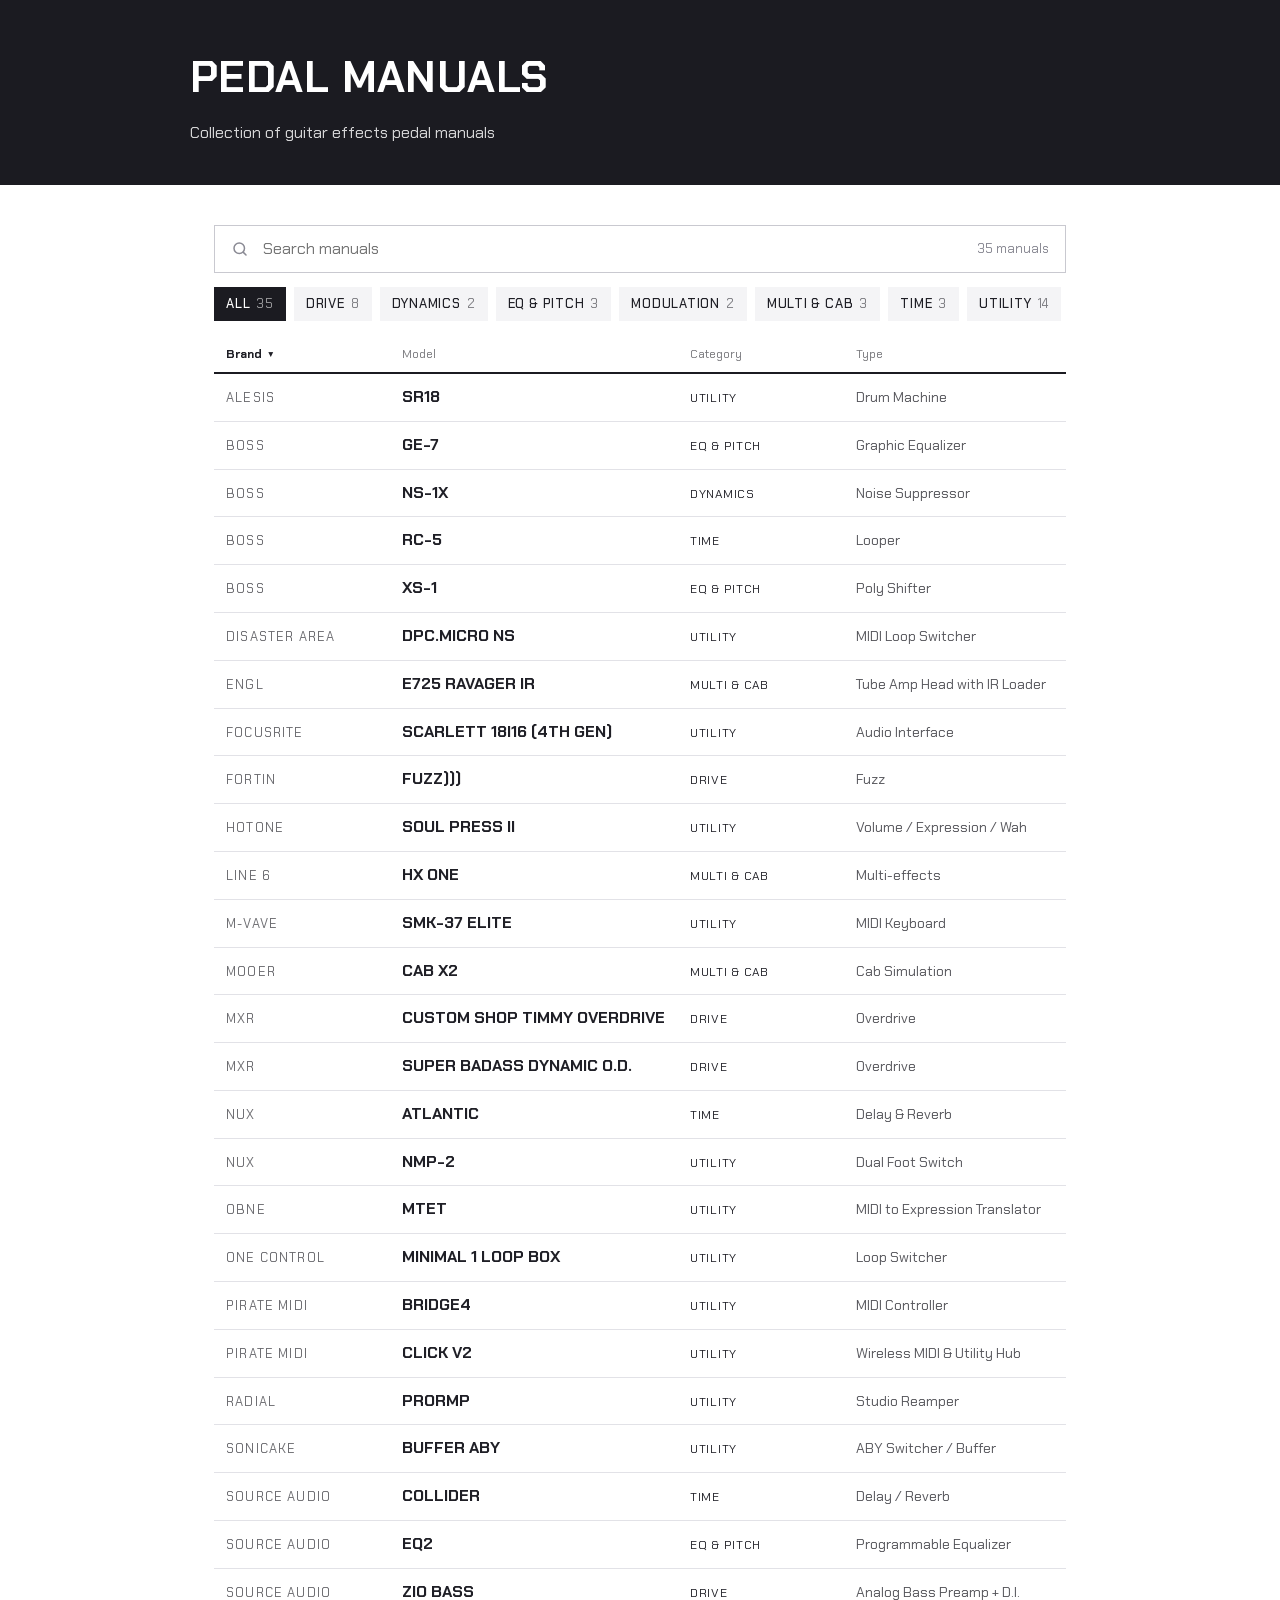
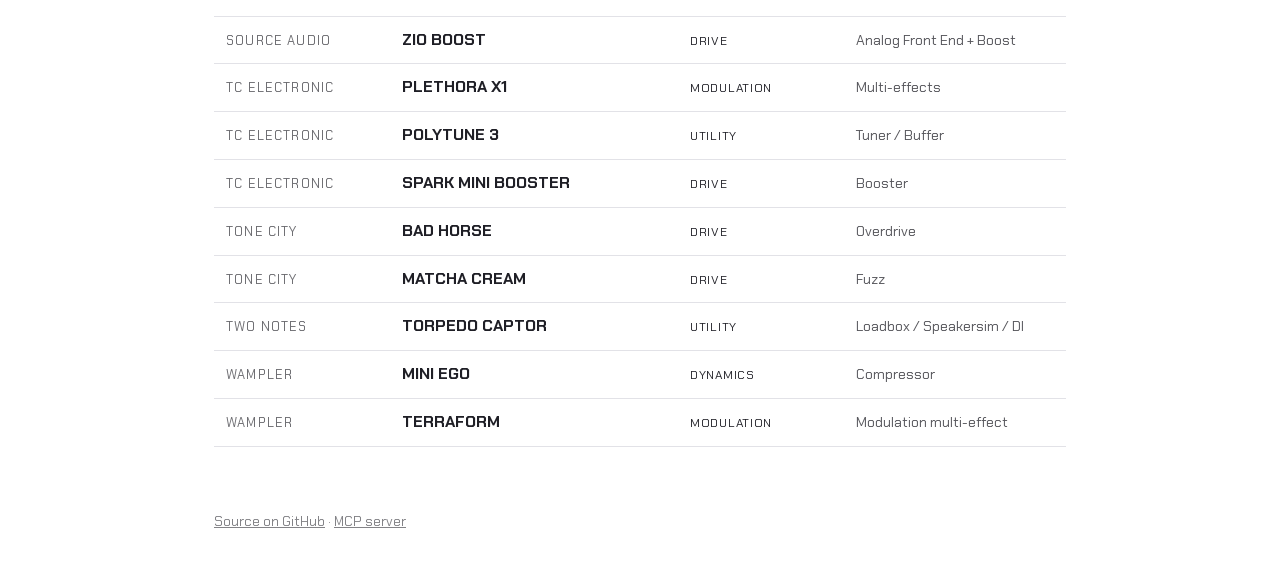
==== index.html @ 5c6d1b3e "add Sonicake Buffer ABY" ====
<!DOCTYPE html>
<html lang="en">
  <head>
    <meta charset="UTF-8" />
    <meta name="viewport" content="width=device-width, initial-scale=1.0" />
    <title>Pedal Manuals</title>
    <link rel="icon" href="favicon.svg" type="image/svg+xml" />
    <link rel="preconnect" href="https://fonts.googleapis.com" />
    <link rel="preconnect" href="https://fonts.gstatic.com" crossorigin />
    <link
      rel="stylesheet"
      href="https://fonts.googleapis.com/css2?family=Chakra+Petch:wght@400;500;700&display=swap"
    />
    <style>
      :root {
        --ink: #1f1f26;
        --charcoal: #1b1b21;
        --paper: #f4f4f6;
        --rule: #e2e2e7;
      }
      * {
        box-sizing: border-box;
      }
      [hidden] {
        display: none !important;
      }
      body {
        margin: 0;
        color: var(--ink);
        background: #fff;
        font-family: "Chakra Petch", system-ui, sans-serif;
        line-height: 1.55;
      }
      header {
        background: var(--charcoal);
        color: #fff;
        padding: 2.75rem 1.5rem 2.5rem;
      }
      .wrap {
        max-width: 900px;
        margin: 0 auto;
      }
      h1 {
        font-weight: 700;
        text-transform: uppercase;
        letter-spacing: 0.01em;
        font-size: clamp(1.7rem, 4vw, 2.7rem);
        margin: 0;
      }
      header p {
        margin: 0.6rem 0 0;
        opacity: 0.82;
        font-size: 1rem;
      }
      main {
        padding: 2.5rem 1.5rem 4rem;
      }
      .tools {
        display: flex;
        flex-direction: column;
        gap: 0.875rem;
        margin-bottom: 1.5rem;
      }
      .search {
        display: flex;
        align-items: center;
        gap: 0.75rem;
        height: 3rem;
        padding: 0 1rem;
        border: 1px solid #c9c9d0;
        color: #8a8a94;
      }
      .search:focus-within {
        border-color: var(--charcoal);
      }
      .search input {
        flex: 1;
        min-width: 0;
        border: 0;
        outline: 0;
        background: none;
        color: var(--ink);
        font: inherit;
        font-size: 1rem;
        -webkit-appearance: none;
        appearance: none;
      }
      #count {
        font-size: 0.8125rem;
        white-space: nowrap;
      }
      .chips {
        display: flex;
        flex-wrap: wrap;
        gap: 0.5rem;
      }
      .chips button {
        display: flex;
        align-items: center;
        gap: 0.375rem;
        height: 2.125rem;
        padding: 0 0.75rem;
        border: 0;
        background: var(--paper);
        color: var(--ink);
        font: inherit;
        font-size: 0.8125rem;
        font-weight: 500;
        text-transform: uppercase;
        letter-spacing: 0.06em;
        cursor: pointer;
      }
      .chips button span {
        font-weight: 400;
        opacity: 0.55;
      }
      .chips button[aria-pressed="true"] {
        background: var(--charcoal);
        color: #fff;
      }
      .head,
      .pedals a {
        display: grid;
        grid-template-columns: 10rem 17rem 9.375rem minmax(0, 1fr);
        gap: 1rem;
        padding: 0.6875rem 0.75rem;
      }
      .head {
        padding-top: 0;
        padding-bottom: 0.5rem;
        border-bottom: 2px solid var(--charcoal);
        font-size: 0.75rem;
        text-transform: uppercase;
        letter-spacing: 0.09em;
      }
      .head button {
        background: none;
        border: none;
        padding: 0;
        font: inherit;
        color: inherit;
        cursor: pointer;
        text-align: left;
        opacity: 0.6;
        display: flex;
        align-items: center;
        gap: 0.375rem;
      }
      .head button:hover,
      .head button:focus-visible {
        opacity: 1;
      }
      .head button[data-dir] {
        opacity: 1;
        font-weight: 700;
      }
      .head button[data-dir="asc"]::after {
        content: "▼";
        font-size: 0.7em;
      }
      .head button[data-dir="desc"]::after {
        content: "▲";
        font-size: 0.7em;
      }
      ul.pedals {
        list-style: none;
        margin: 0;
        padding: 0;
      }
      .pedals a {
        align-items: baseline;
        color: inherit;
        text-decoration: none;
        border-bottom: 1px solid var(--rule);
      }
      .pedals a:hover,
      .pedals a:focus-visible {
        background: var(--paper);
      }
      .brand {
        font-size: 0.8125rem;
        text-transform: uppercase;
        letter-spacing: 0.09em;
        opacity: 0.65;
      }
      .model {
        font-weight: 700;
        text-transform: uppercase;
        font-size: 1rem;
        white-space: nowrap;
      }
      .type {
        font-size: 0.75rem;
        text-transform: uppercase;
        letter-spacing: 0.06em;
      }
      .note {
        font-size: 0.875rem;
        opacity: 0.75;
      }
      .empty {
        margin: 0;
        padding: 1.5rem 0.75rem;
        opacity: 0.6;
      }
      .hits {
        margin-top: 2.5rem;
      }
      .hits h2 {
        margin: 0;
        padding: 0 0.75rem 0.5rem;
        border-bottom: 2px solid var(--charcoal);
        font-size: 0.75rem;
        font-weight: 400;
        text-transform: uppercase;
        letter-spacing: 0.09em;
      }
      .hits ol,
      .hits ul {
        list-style: none;
        margin: 0;
        padding: 0;
      }
      .hits ol > li {
        padding: 0.875rem 0.75rem;
        border-bottom: 1px solid var(--rule);
      }
      .hits a {
        color: inherit;
      }
      .hit-title {
        font-weight: 700;
        text-transform: uppercase;
        text-decoration: none;
      }
      .hits ul li {
        margin-top: 0.5rem;
      }
      .hits ul a {
        font-size: 0.875rem;
        font-weight: 500;
      }
      .hits p {
        margin: 0.125rem 0 0;
        font-size: 0.8125rem;
        opacity: 0.75;
      }
      .hits mark {
        background: var(--rule);
        color: inherit;
      }
      @media (max-width: 640px) {
        .head {
          display: none;
        }
        .pedals a {
          display: flex;
          flex-wrap: wrap;
          align-items: baseline;
          gap: 0.125rem 0.5rem;
          padding: 0.75rem 0.25rem;
        }
        .brand {
          order: 1;
        }
        .type {
          order: 2;
          padding: 0.1875rem 0.4375rem;
          background: var(--paper);
          opacity: 1;
        }
        .model,
        .note {
          order: 3;
          flex-basis: 100%;
          white-space: normal;
        }
        .note {
          order: 4;
        }
      }
      footer {
        max-width: 900px;
        margin: 0 auto;
        padding: 0 1.5rem 3rem;
        font-size: 0.85rem;
        opacity: 0.55;
      }
      footer a {
        color: inherit;
      }
    </style>
  </head>
  <body>
    <header>
      <div class="wrap">
        <h1>Pedal Manuals</h1>
        <p>Collection of guitar effects pedal manuals</p>
      </div>
    </header>
    <main class="wrap">
      <div class="tools" id="tools" hidden>
        <label class="search">
          <svg width="18" height="18" viewBox="0 0 24 24" fill="none" stroke="currentColor" stroke-width="2" stroke-linecap="round" aria-hidden="true"><circle cx="11" cy="11" r="7" /><path d="M20 20l-3.5-3.5" /></svg>
          <input type="search" id="q" placeholder="Search manuals" autocomplete="off" aria-label="Search manuals" />
          <span id="count"></span>
        </label>
        <div class="chips" id="chips"></div>
      </div>
      <div class="head">
        <button data-sort="brand" data-dir="asc">Brand</button> <button data-sort="model">Model</button> <button data-sort="type">Category</button> <button data-sort="note">Type</button>
      </div>
      <ul class="pedals">
        <li>
          <a href="alesis-sr18/">
            <span class="brand">Alesis</span>
            <span class="model">SR18</span>
            <span class="type">Utility</span>
            <span class="note">Drum Machine</span>
          </a>
        </li>
        <li>
          <a href="boss-ge-7/">
            <span class="brand">BOSS</span>
            <span class="model">GE-7</span>
            <span class="type">EQ &amp; Pitch</span>
            <span class="note">Graphic Equalizer</span>
          </a>
        </li>
        <li>
          <a href="boss-ns-1x/">
            <span class="brand">BOSS</span>
            <span class="model">NS-1X</span>
            <span class="type">Dynamics</span>
            <span class="note">Noise Suppressor</span>
          </a>
        </li>
        <li>
          <a href="boss-rc-5/">
            <span class="brand">BOSS</span>
            <span class="model">RC-5</span>
            <span class="type">Time</span>
            <span class="note">Looper</span>
          </a>
        </li>
        <li>
          <a href="boss-xs-1/">
            <span class="brand">BOSS</span>
            <span class="model">XS-1</span>
            <span class="type">EQ &amp; Pitch</span>
            <span class="note">Poly Shifter</span>
          </a>
        </li>
        <li>
          <a href="disaster-area-designs-dpc-micro-ns/">
            <span class="brand">Disaster Area</span>
            <span class="model">DPC.micro NS</span>
            <span class="type">Utility</span>
            <span class="note">MIDI Loop Switcher</span>
          </a>
        </li>
        <li>
          <a href="engl-ravager-ir/">
            <span class="brand">ENGL</span>
            <span class="model">E725 Ravager IR</span>
            <span class="type">Multi &amp; Cab</span>
            <span class="note">Tube Amp Head with IR Loader</span>
          </a>
        </li>
        <li>
          <a href="focusrite-scarlett-18i16-4th-gen/">
            <span class="brand">Focusrite</span>
            <span class="model">Scarlett 18i16 (4th Gen)</span>
            <span class="type">Utility</span>
            <span class="note">Audio Interface</span>
          </a>
        </li>
        <li>
          <a href="fortin-fuzz/">
            <span class="brand">Fortin</span>
            <span class="model">Fuzz)))</span>
            <span class="type">Drive</span>
            <span class="note">Fuzz</span>
          </a>
        </li>
        <li>
          <a href="hotone-soul-press-ii/">
            <span class="brand">Hotone</span>
            <span class="model">Soul Press II</span>
            <span class="type">Utility</span>
            <span class="note">Volume / Expression / Wah</span>
          </a>
        </li>
        <li>
          <a href="line6-hx-one/">
            <span class="brand">Line 6</span>
            <span class="model">HX One</span>
            <span class="type">Multi &amp; Cab</span>
            <span class="note">Multi-effects</span>
          </a>
        </li>
        <li>
          <a href="m-vave-smk-37-elite/">
            <span class="brand">M-VAVE</span>
            <span class="model">SMK-37 Elite</span>
            <span class="type">Utility</span>
            <span class="note">MIDI Keyboard</span>
          </a>
        </li>
        <li>
          <a href="mooer-cab-x2/">
            <span class="brand">Mooer</span>
            <span class="model">CAB X2</span>
            <span class="type">Multi &amp; Cab</span>
            <span class="note">Cab Simulation</span>
          </a>
        </li>
        <li>
          <a href="mxr-timmy/">
            <span class="brand">MXR</span>
            <span class="model">Custom Shop Timmy Overdrive</span>
            <span class="type">Drive</span>
            <span class="note">Overdrive</span>
          </a>
        </li>
        <li>
          <a href="mxr-super-badass-dynamic-od/">
            <span class="brand">MXR</span>
            <span class="model">Super Badass Dynamic O.D.</span>
            <span class="type">Drive</span>
            <span class="note">Overdrive</span>
          </a>
        </li>
        <li>
          <a href="nux-atlantic/">
            <span class="brand">NUX</span>
            <span class="model">Atlantic</span>
            <span class="type">Time</span>
            <span class="note">Delay &amp; Reverb</span>
          </a>
        </li>
        <li>
          <a href="nux-nmp-2/">
            <span class="brand">NUX</span>
            <span class="model">NMP-2</span>
            <span class="type">Utility</span>
            <span class="note">Dual Foot Switch</span>
          </a>
        </li>
        <li>
          <a href="old-blood-noise-endeavors-mtet/">
            <span class="brand">OBNE</span>
            <span class="model">MTET</span>
            <span class="type">Utility</span>
            <span class="note">MIDI to Expression Translator</span>
          </a>
        </li>
        <li>
          <a href="one-control-1-loop-box/">
            <span class="brand">One Control</span>
            <span class="model">Minimal 1 Loop Box</span>
            <span class="type">Utility</span>
            <span class="note">Loop Switcher</span>
          </a>
        </li>
        <li>
          <a href="pirate-midi-bridge4/">
            <span class="brand">Pirate MIDI</span>
            <span class="model">Bridge4</span>
            <span class="type">Utility</span>
            <span class="note">MIDI Controller</span>
          </a>
        </li>
        <li>
          <a href="pirate-midi-click-v2/">
            <span class="brand">Pirate MIDI</span>
            <span class="model">CLiCK v2</span>
            <span class="type">Utility</span>
            <span class="note">Wireless MIDI &amp; Utility Hub</span>
          </a>
        </li>
        <li>
          <a href="radial-prormp/">
            <span class="brand">Radial</span>
            <span class="model">ProRMP</span>
            <span class="type">Utility</span>
            <span class="note">Studio Reamper</span>
          </a>
        </li>
        <li>
          <a href="sonicake-buffer-aby/">
            <span class="brand">Sonicake</span>
            <span class="model">Buffer ABY</span>
            <span class="type">Utility</span>
            <span class="note">ABY Switcher / Buffer</span>
          </a>
        </li>
        <li>
          <a href="source-audio-collider/">
            <span class="brand">Source Audio</span>
            <span class="model">Collider</span>
            <span class="type">Time</span>
            <span class="note">Delay / Reverb</span>
          </a>
        </li>
        <li>
          <a href="source-audio-eq2/">
            <span class="brand">Source Audio</span>
            <span class="model">EQ2</span>
            <span class="type">EQ &amp; Pitch</span>
            <span class="note">Programmable Equalizer</span>
          </a>
        </li>
        <li>
          <a href="source-audio-zio-bass/">
            <span class="brand">Source Audio</span>
            <span class="model">ZIO Bass</span>
            <span class="type">Drive</span>
            <span class="note">Analog Bass Preamp + D.I.</span>
          </a>
        </li>
        <li>
          <a href="source-audio-zio-boost/">
            <span class="brand">Source Audio</span>
            <span class="model">ZIO Boost</span>
            <span class="type">Drive</span>
            <span class="note">Analog Front End + Boost</span>
          </a>
        </li>
        <li>
          <a href="tc-electronic-plethora-x1/">
            <span class="brand">TC Electronic</span>
            <span class="model">Plethora X1</span>
            <span class="type">Modulation</span>
            <span class="note">Multi-effects</span>
          </a>
        </li>
        <li>
          <a href="tc-electronic-polytune-3/">
            <span class="brand">TC Electronic</span>
            <span class="model">Polytune 3</span>
            <span class="type">Utility</span>
            <span class="note">Tuner / Buffer</span>
          </a>
        </li>
        <li>
          <a href="tc-electronic-spark-mini/">
            <span class="brand">TC Electronic</span>
            <span class="model">Spark Mini Booster</span>
            <span class="type">Drive</span>
            <span class="note">Booster</span>
          </a>
        </li>
        <li>
          <a href="tone-city-bad-horse/">
            <span class="brand">Tone City</span>
            <span class="model">Bad Horse</span>
            <span class="type">Drive</span>
            <span class="note">Overdrive</span>
          </a>
        </li>
        <li>
          <a href="tone-city-matcha-cream/">
            <span class="brand">Tone City</span>
            <span class="model">Matcha Cream</span>
            <span class="type">Drive</span>
            <span class="note">Fuzz</span>
          </a>
        </li>
        <li>
          <a href="two-notes-torpedo-captor/">
            <span class="brand">Two Notes</span>
            <span class="model">Torpedo Captor</span>
            <span class="type">Utility</span>
            <span class="note">Loadbox / Speakersim / DI</span>
          </a>
        </li>
        <li>
          <a href="wampler-ego-mini/">
            <span class="brand">Wampler</span>
            <span class="model">Mini Ego</span>
            <span class="type">Dynamics</span>
            <span class="note">Compressor</span>
          </a>
        </li>
        <li>
          <a href="wampler-terraform/">
            <span class="brand">Wampler</span>
            <span class="model">Terraform</span>
            <span class="type">Modulation</span>
            <span class="note">Modulation multi-effect</span>
          </a>
        </li>
      </ul>
      <p class="empty" id="empty" hidden>No manuals match.</p>
      <section class="hits" id="hits" hidden>
        <h2>Found in the manuals</h2>
        <ol id="hit-list"></ol>
      </section>
    </main>
    <footer><a href="https://github.com/kyxap1/pedals.kyxap.pro">Source on GitHub</a> · <a href="https://pedals-mcp.kyxap.pro/mcp">MCP server</a></footer>
    <script>
      // Chips and counts come from the rows' .type text, so a new row needs no script edit.
      const rows = [...document.querySelectorAll(".pedals li")];
      const q = document.getElementById("q");
      const chips = document.getElementById("chips");
      const count = document.getElementById("count");
      const empty = document.getElementById("empty");
      const pedalsList = document.querySelector(".pedals");
      const sortButtons = document.querySelectorAll(".head button");
      const typeOf = (li) => li.querySelector(".type").textContent;
      let active = "All";
      let currentSort = localStorage.getItem("pedalsSort") || "brand";
      let sortAsc = localStorage.getItem("pedalsSortDir") !== "desc";

      function applySort() {
        const btn = document.querySelector(`.head button[data-sort="${currentSort}"]`);
        if (!btn) return;

        sortButtons.forEach(b => b.removeAttribute("data-dir"));
        btn.dataset.dir = sortAsc ? "asc" : "desc";

        rows.sort((a, b) => {
          const valA = a.querySelector(`.${currentSort}`).textContent.trim().toLowerCase();
          const valB = b.querySelector(`.${currentSort}`).textContent.trim().toLowerCase();
          if (valA < valB) return sortAsc ? -1 : 1;
          if (valA > valB) return sortAsc ? 1 : -1;
          return 0;
        });

        rows.forEach(row => pedalsList.appendChild(row));
      }

      sortButtons.forEach(btn => {
        btn.addEventListener("click", () => {
          const key = btn.dataset.sort;
          if (currentSort === key) {
            sortAsc = !sortAsc;
          } else {
            currentSort = key;
            sortAsc = true;
          }
          localStorage.setItem("pedalsSort", currentSort);
          localStorage.setItem("pedalsSortDir", sortAsc ? "asc" : "desc");
          applySort();
        });
      });

      if (currentSort !== "brand" || !sortAsc) {
        applySort();
      }

      for (const t of ["All", ...new Set(rows.map(typeOf).sort())]) {
        const b = document.createElement("button");
        const n = document.createElement("span");
        b.type = "button";
        b.dataset.type = t;
        n.textContent = t === "All" ? rows.length : rows.filter((li) => typeOf(li) === t).length;
        b.append(t, n);
        b.addEventListener("click", () => {
          active = t;
          update();
        });
        chips.append(b);
      }

      function update() {
        const words = q.value.toLowerCase().split(/\s+/).filter(Boolean);
        let shown = 0;
        for (const li of rows) {
          const text = li.textContent.toLowerCase();
          const ok = (active === "All" || typeOf(li) === active) && words.every((w) => text.includes(w));
          li.hidden = !ok;
          shown += ok;
        }
        for (const b of chips.children) b.setAttribute("aria-pressed", b.dataset.type === active);
        count.textContent = shown === rows.length ? `${rows.length} manuals` : `${shown} of ${rows.length}`;
        empty.hidden = shown > 0;
      }

      // Full-text hits come from the Pagefind index, which only the deploy workflow builds.
      const hits = document.getElementById("hits");
      const hitList = document.getElementById("hit-list");
      let pagefind = null;
      import("./pagefind/pagefind.js").then(
        (pf) => {
          pagefind = pf;
          pf.init();
          searchManuals();
        },
        () => {},
      );

      function link(url, text) {
        const a = document.createElement("a");
        a.href = url;
        a.textContent = text;
        return a;
      }

      async function searchManuals() {
        const term = q.value.trim();
        if (!pagefind || !term) {
          hits.hidden = true;
          return;
        }
        const search = await pagefind.debouncedSearch(term);
        // null, or a changed input: a newer keystroke owns the list
        if (!search || q.value.trim() !== term) return;
        const pages = await Promise.all(search.results.slice(0, 8).map((r) => r.data()));
        if (q.value.trim() !== term) return;
        hitList.replaceChildren(
          ...pages.map((page) => {
            const li = document.createElement("li");
            const title = link(page.url, page.meta.title);
            const subs = document.createElement("ul");
            title.className = "hit-title";
            const best = [...page.sub_results].sort((a, b) => b.locations.length - a.locations.length);
            for (const sub of best.slice(0, 3)) {
              const item = document.createElement("li");
              const excerpt = document.createElement("p");
              // Pagefind escapes the excerpt and wraps matches in <mark>
              excerpt.innerHTML = sub.excerpt;
              item.append(link(sub.url, sub.title), excerpt);
              subs.append(item);
            }
            li.append(title, subs);
            return li;
          }),
        );
        hits.hidden = pages.length === 0;
      }

      q.addEventListener("input", update);
      q.addEventListener("input", searchManuals);
      document.getElementById("tools").hidden = false;
      update();
    </script>
  </body>
</html>
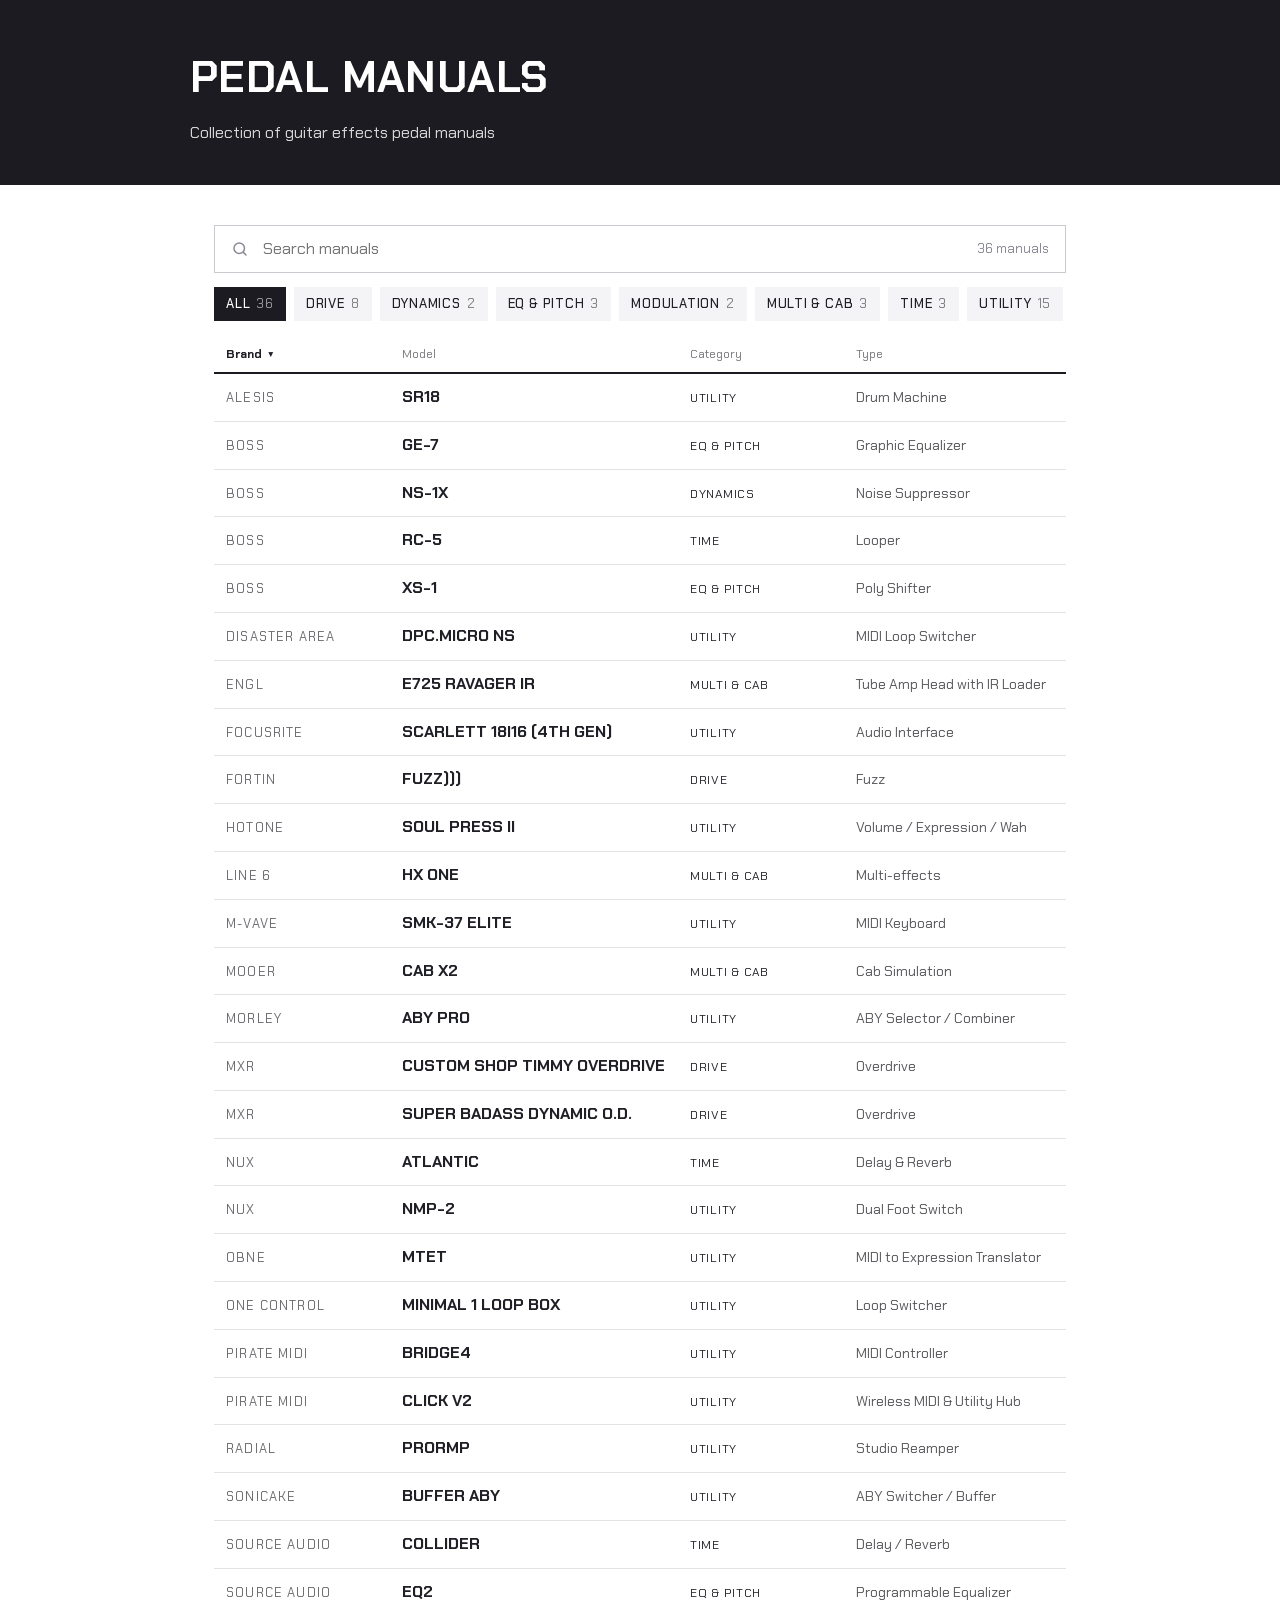
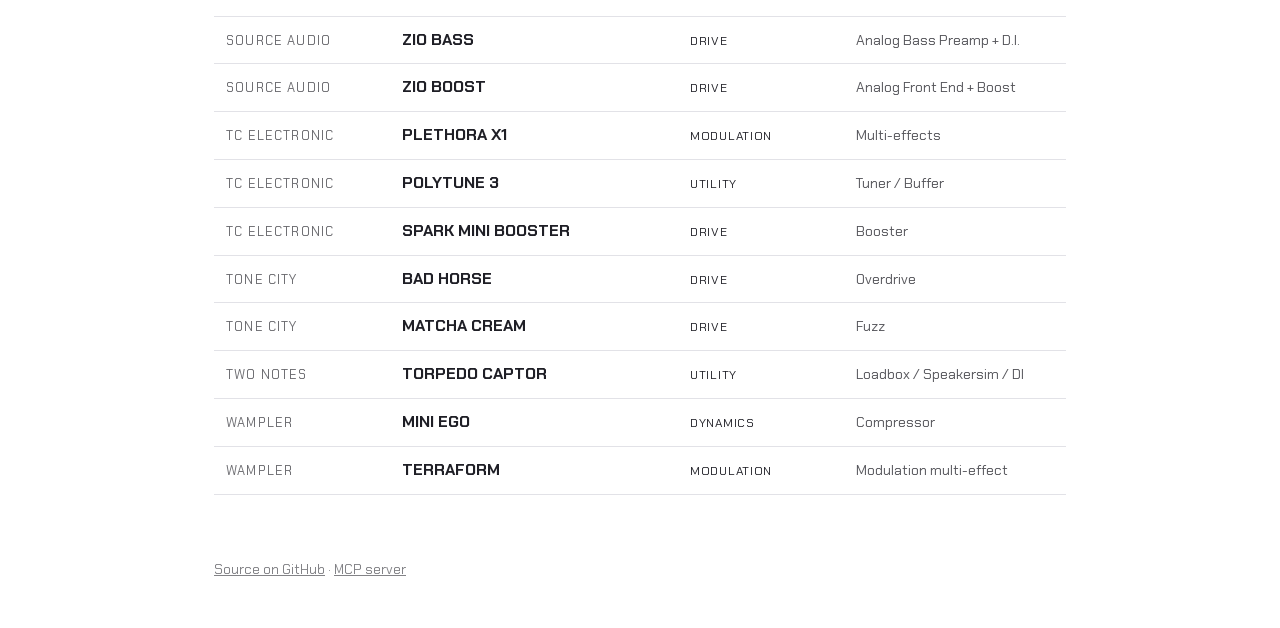
==== commit 2b515cb4: "add Morley ABY Pro; style from the maker's site when the source has none" ====
--- a/index.html
+++ b/index.html
@@ -413,6 +413,14 @@
             <span class="model">CAB X2</span>
             <span class="type">Multi &amp; Cab</span>
             <span class="note">Cab Simulation</span>
+          </a>
+        </li>
+        <li>
+          <a href="morley-aby-pro/">
+            <span class="brand">Morley</span>
+            <span class="model">ABY Pro</span>
+            <span class="type">Utility</span>
+            <span class="note">ABY Selector / Combiner</span>
           </a>
         </li>
         <li>
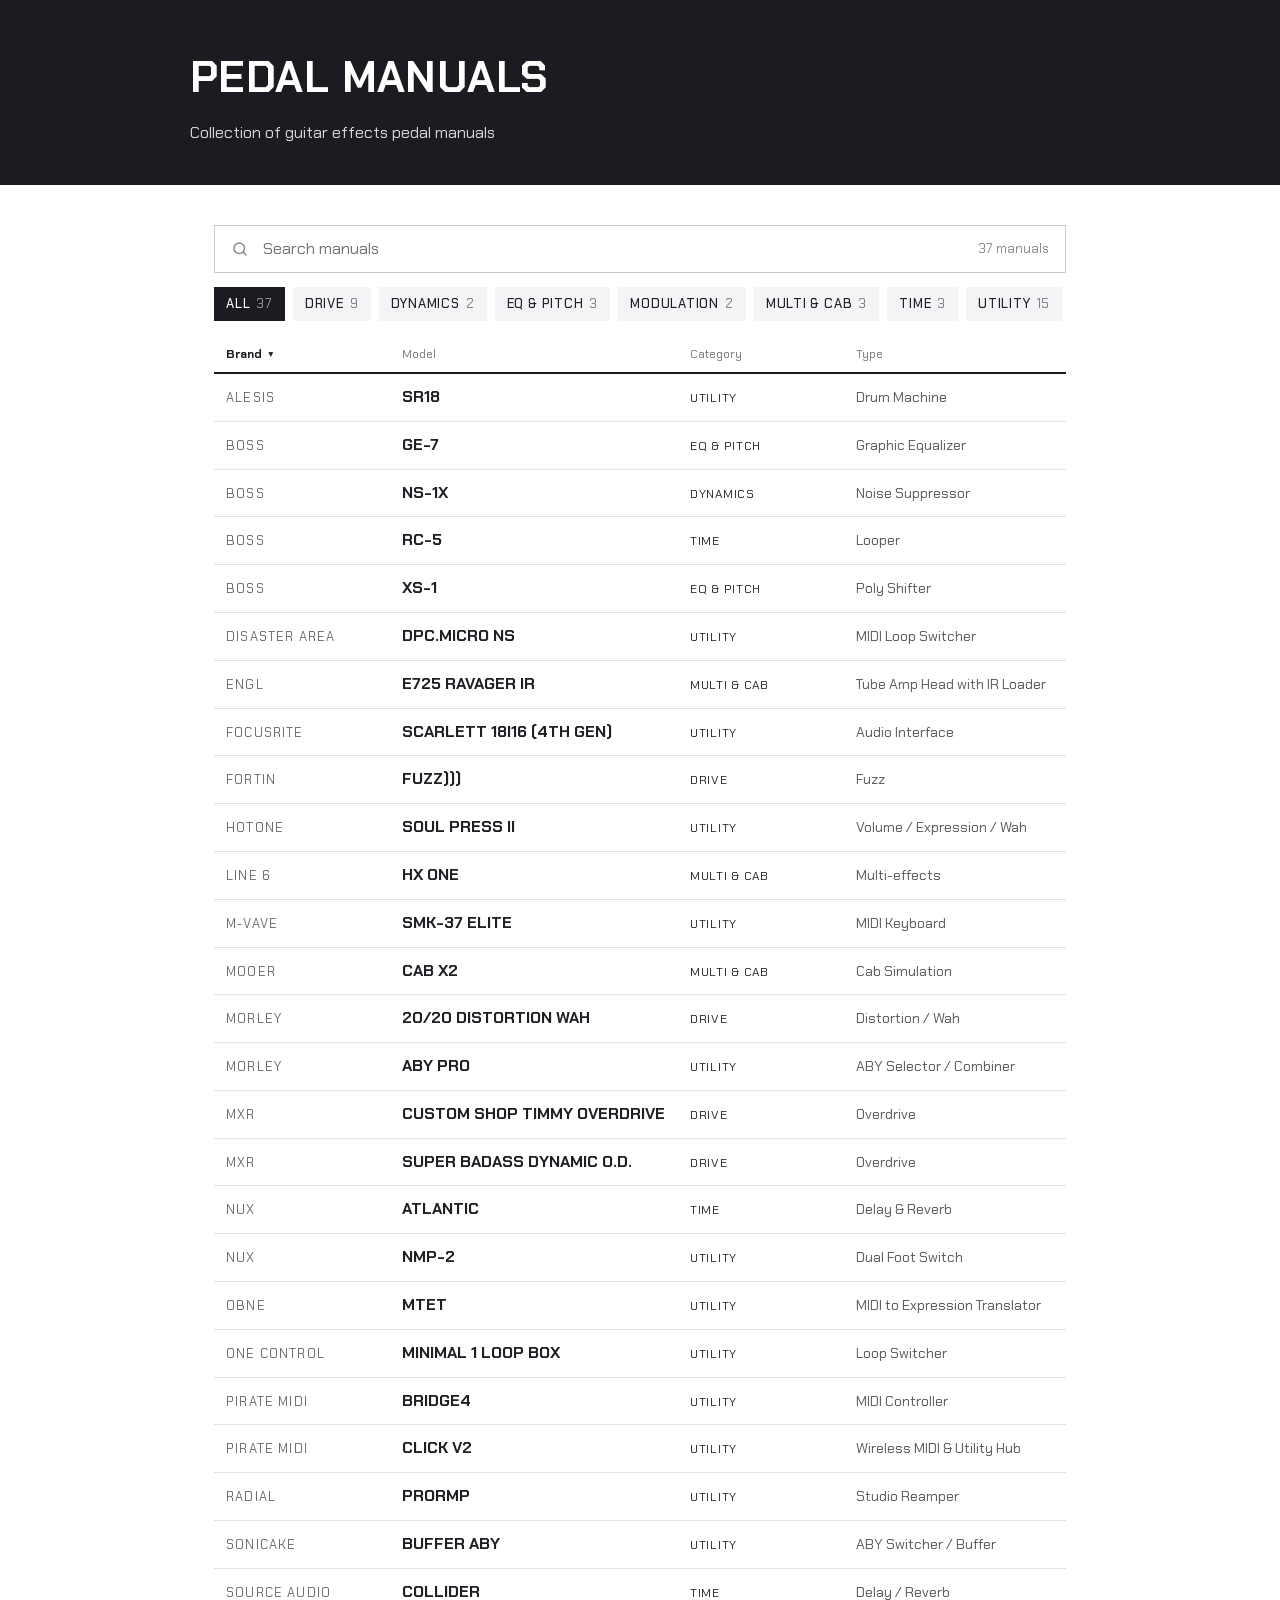
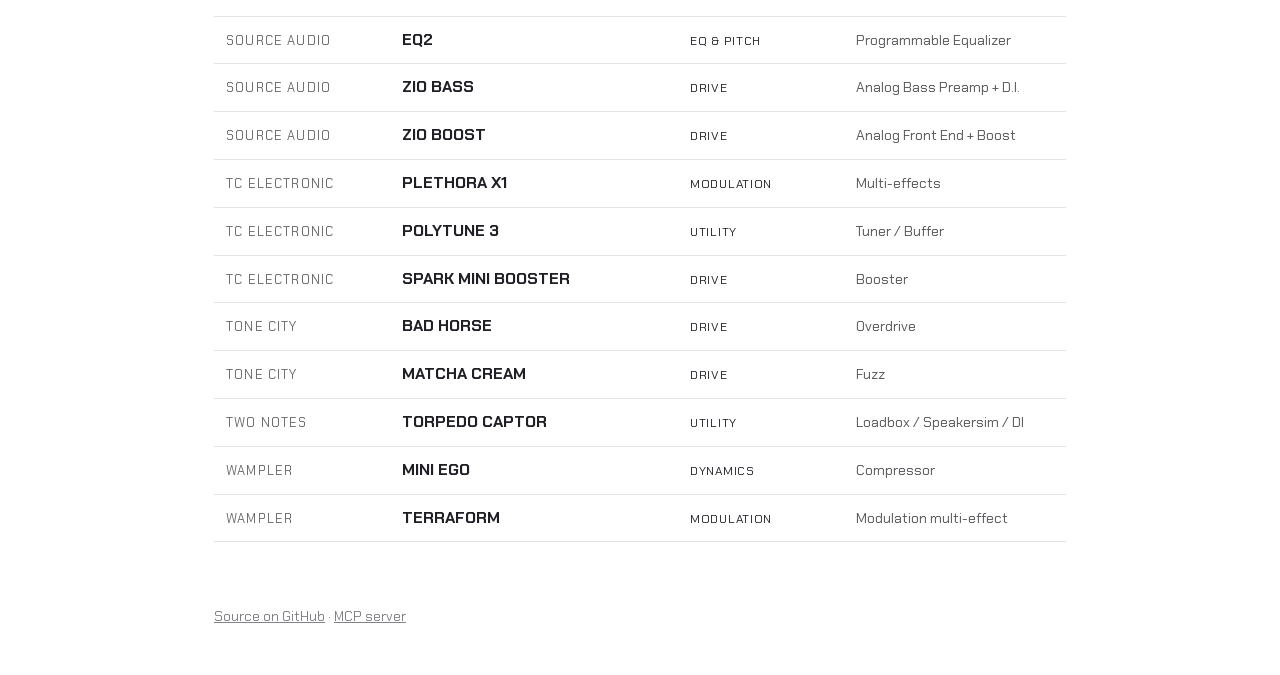
==== commit 3c3567b1: "add Morley 20/20 Distortion Wah; notes on buffered bypass and tone with the pedal off" ====
--- a/index.html
+++ b/index.html
@@ -413,6 +413,14 @@
             <span class="model">CAB X2</span>
             <span class="type">Multi &amp; Cab</span>
             <span class="note">Cab Simulation</span>
+          </a>
+        </li>
+        <li>
+          <a href="morley-20-20-distortion-wah/">
+            <span class="brand">Morley</span>
+            <span class="model">20/20 Distortion Wah</span>
+            <span class="type">Drive</span>
+            <span class="note">Distortion / Wah</span>
           </a>
         </li>
         <li>
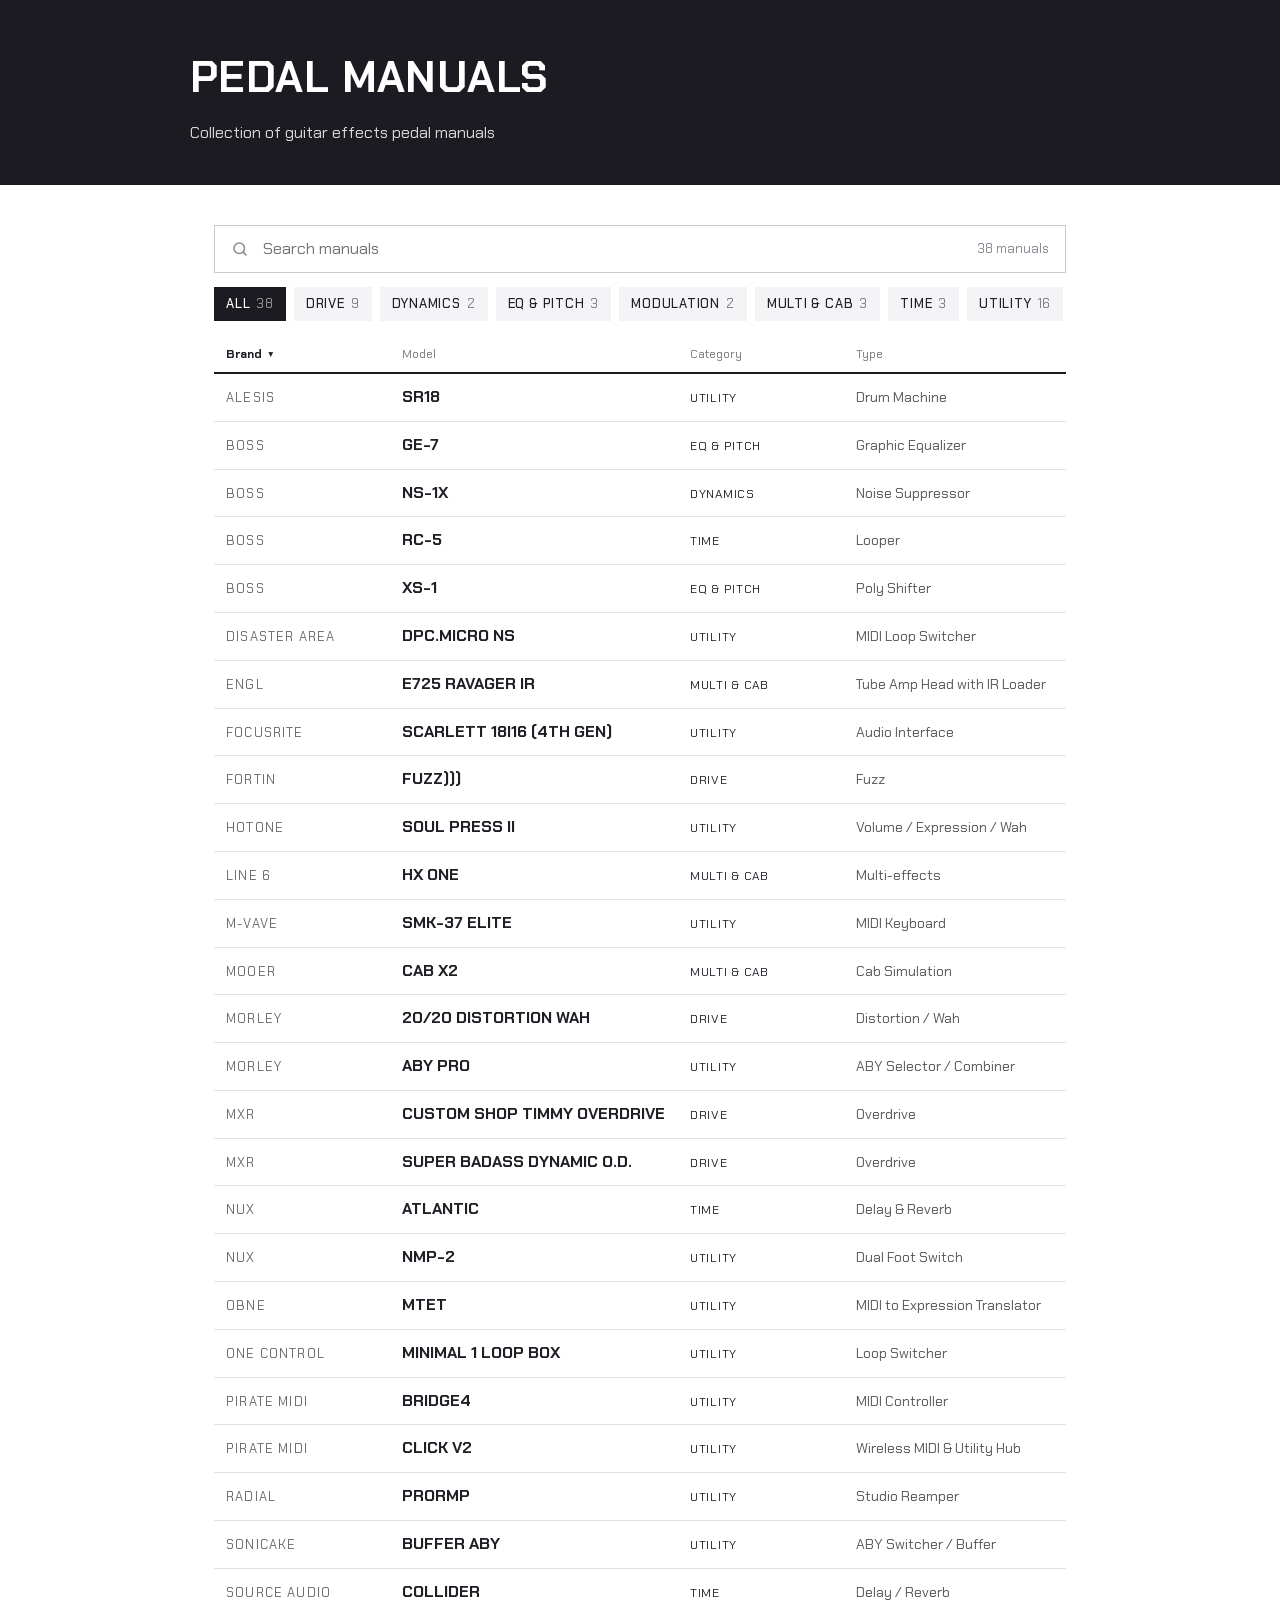
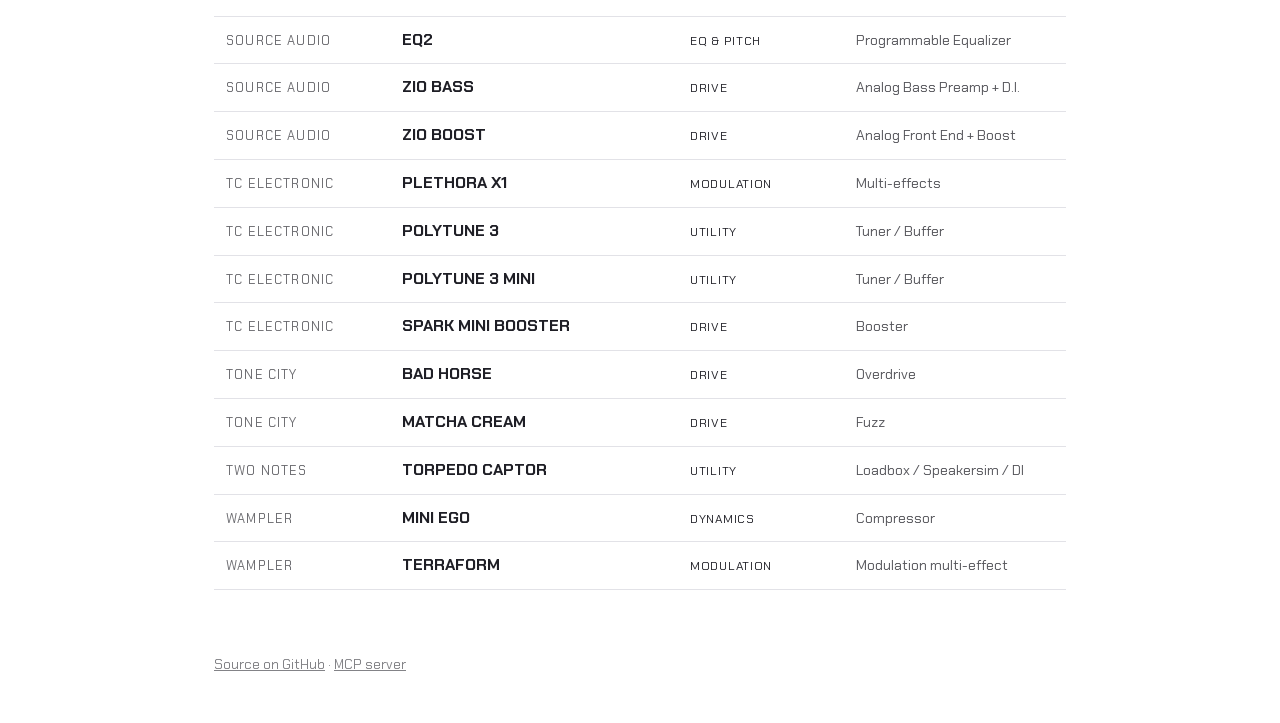
==== commit 7c7c3960: "add TC Electronic Polytune 3 Mini; quick start guide in the Polytune 3 design" ====
--- a/index.html
+++ b/index.html
@@ -555,6 +555,14 @@
           <a href="tc-electronic-polytune-3/">
             <span class="brand">TC Electronic</span>
             <span class="model">Polytune 3</span>
+            <span class="type">Utility</span>
+            <span class="note">Tuner / Buffer</span>
+          </a>
+        </li>
+        <li>
+          <a href="tc-electronic-polytune-3-mini/">
+            <span class="brand">TC Electronic</span>
+            <span class="model">Polytune 3 Mini</span>
             <span class="type">Utility</span>
             <span class="note">Tuner / Buffer</span>
           </a>
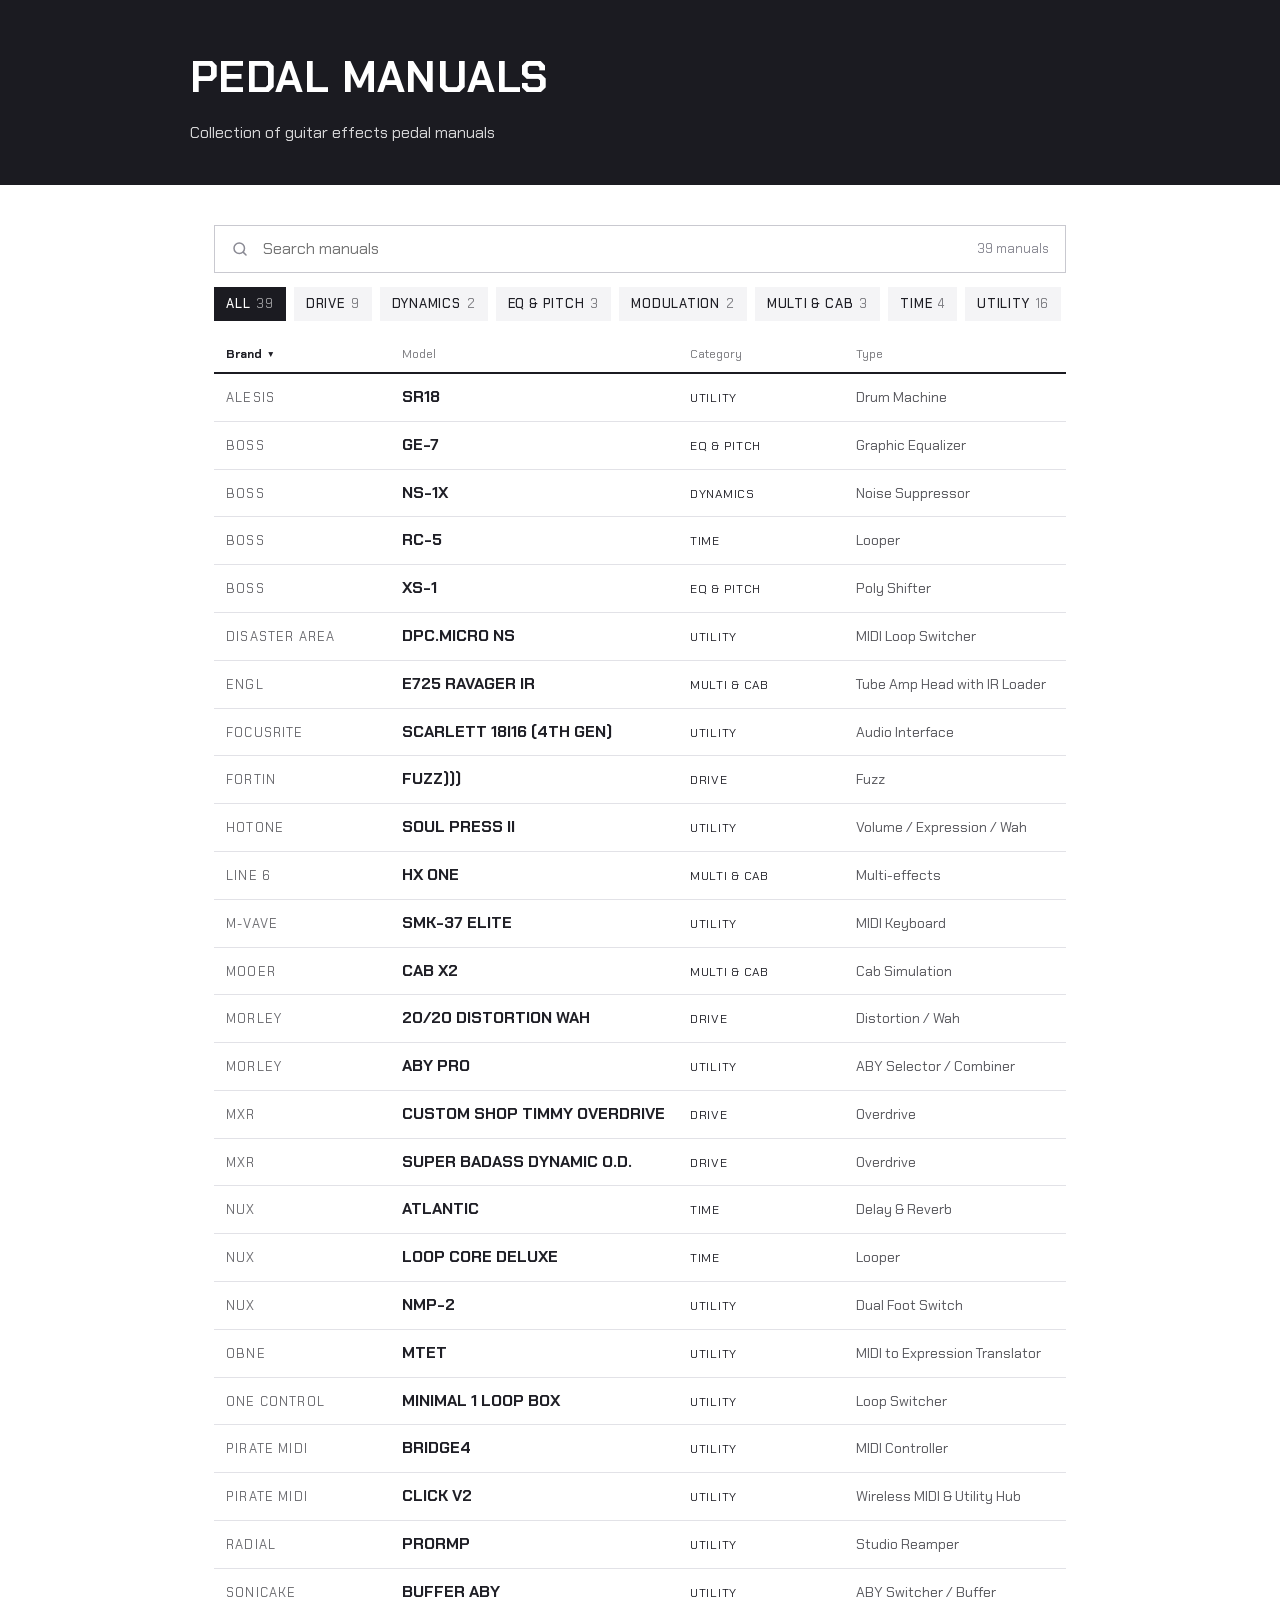
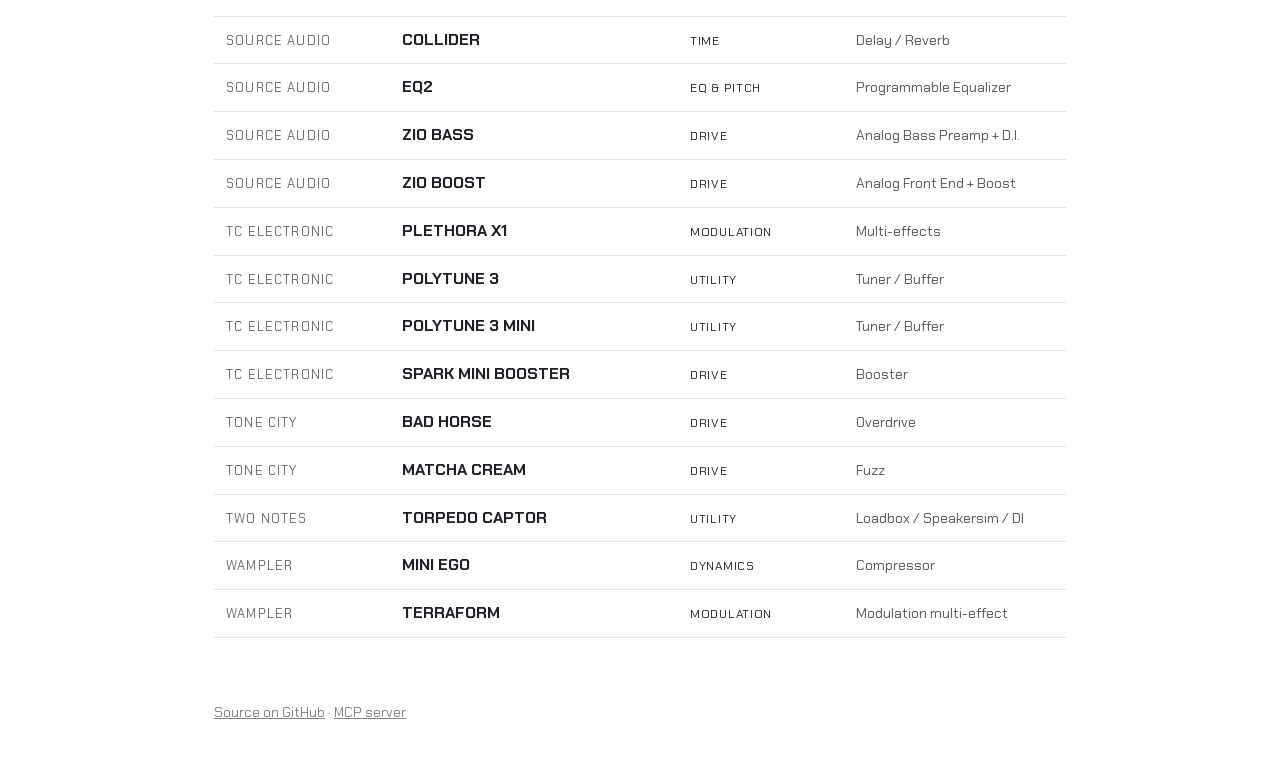
==== commit ab9ad4a6: "add NUX Loop Core Deluxe; OCR'd copy from an outlined PDF, steps with hanging numbers" ====
--- a/index.html
+++ b/index.html
@@ -453,6 +453,14 @@
             <span class="model">Atlantic</span>
             <span class="type">Time</span>
             <span class="note">Delay &amp; Reverb</span>
+          </a>
+        </li>
+        <li>
+          <a href="nux-loop-core-deluxe/">
+            <span class="brand">NUX</span>
+            <span class="model">Loop Core Deluxe</span>
+            <span class="type">Time</span>
+            <span class="note">Looper</span>
           </a>
         </li>
         <li>
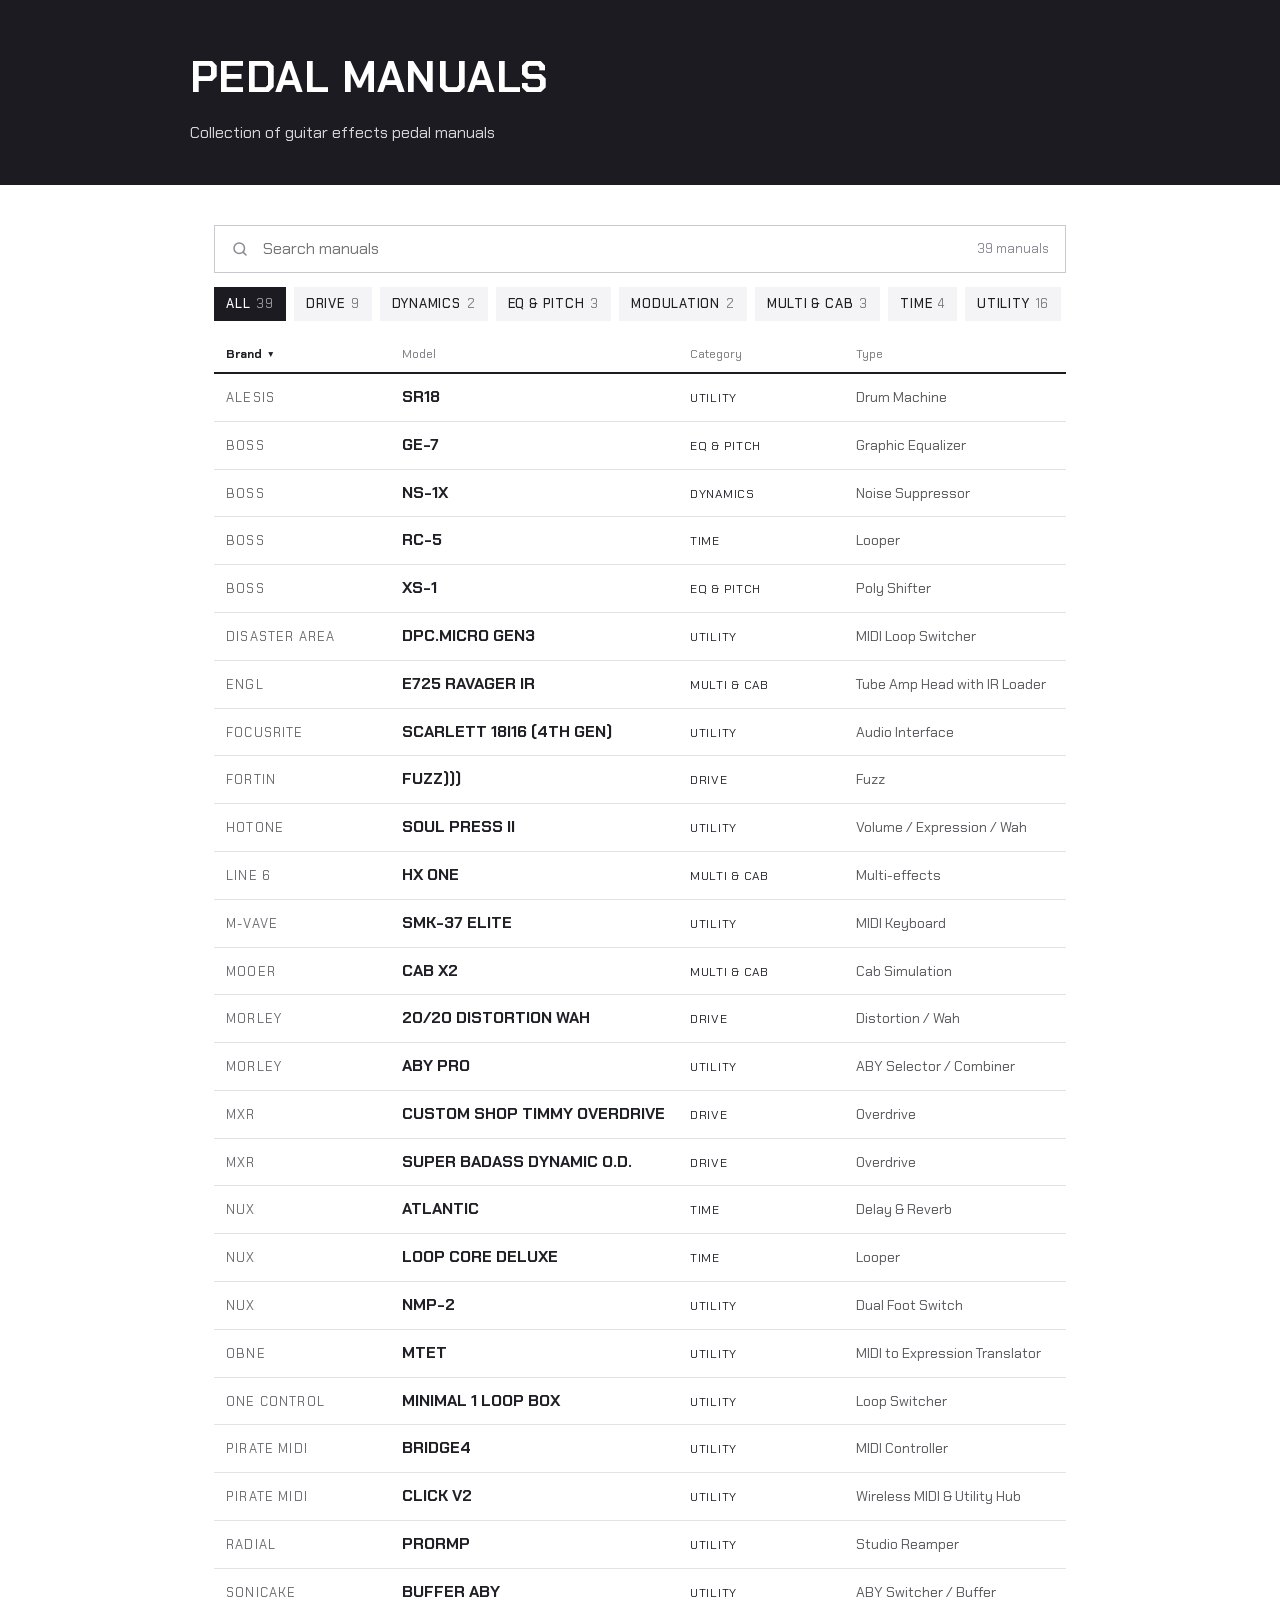
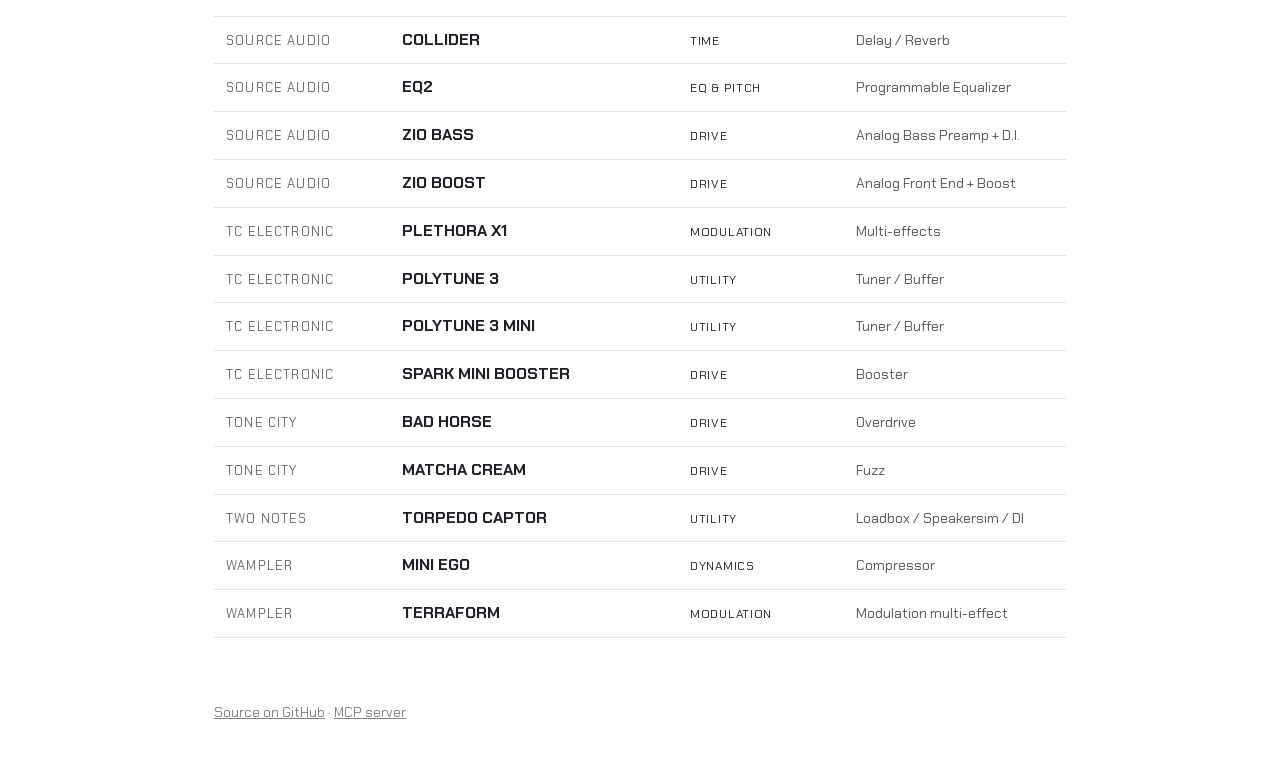
==== commit 0c530262: "rename dpc.micro slug in index page" ====
--- a/index.html
+++ b/index.html
@@ -352,9 +352,9 @@
           </a>
         </li>
         <li>
-          <a href="disaster-area-designs-dpc-micro-ns/">
+          <a href="disaster-area-designs-dpc-micro-gen3/">
             <span class="brand">Disaster Area</span>
-            <span class="model">DPC.micro NS</span>
+            <span class="model">DPC.micro Gen3</span>
             <span class="type">Utility</span>
             <span class="note">MIDI Loop Switcher</span>
           </a>
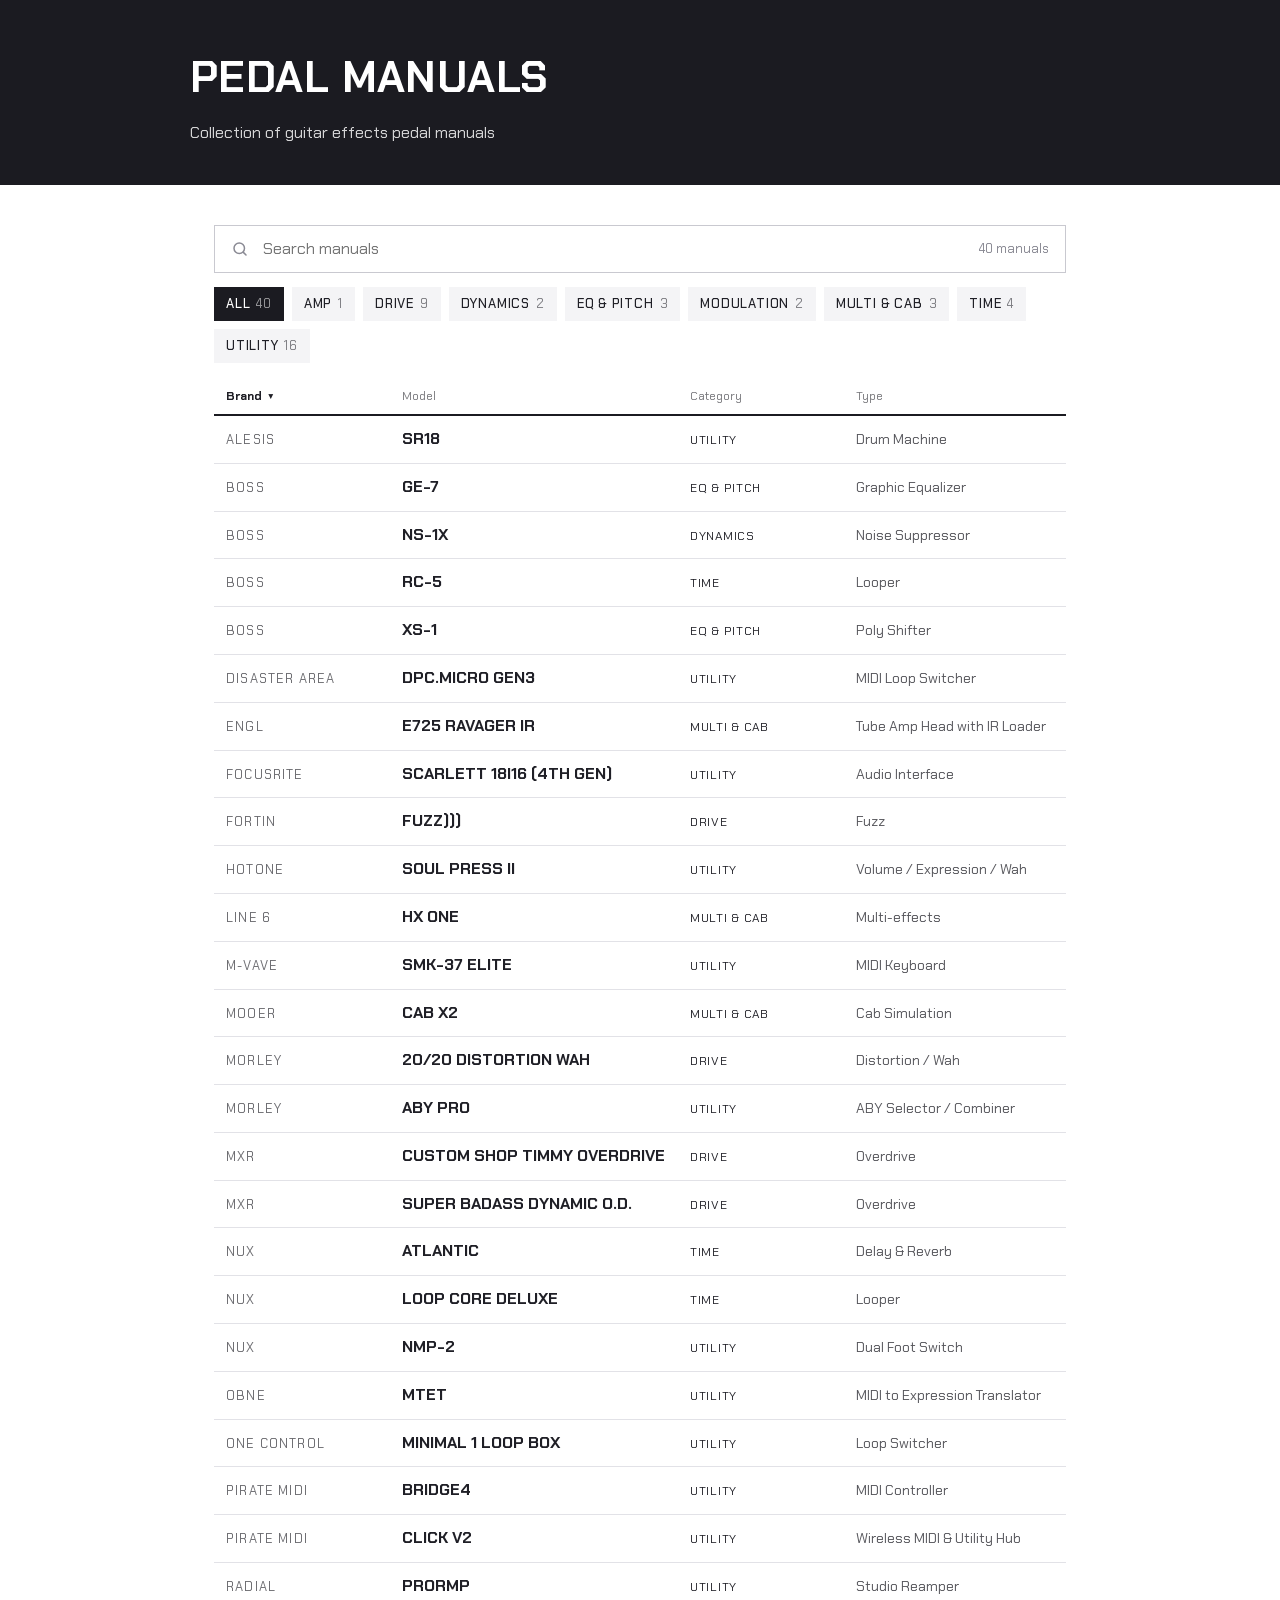
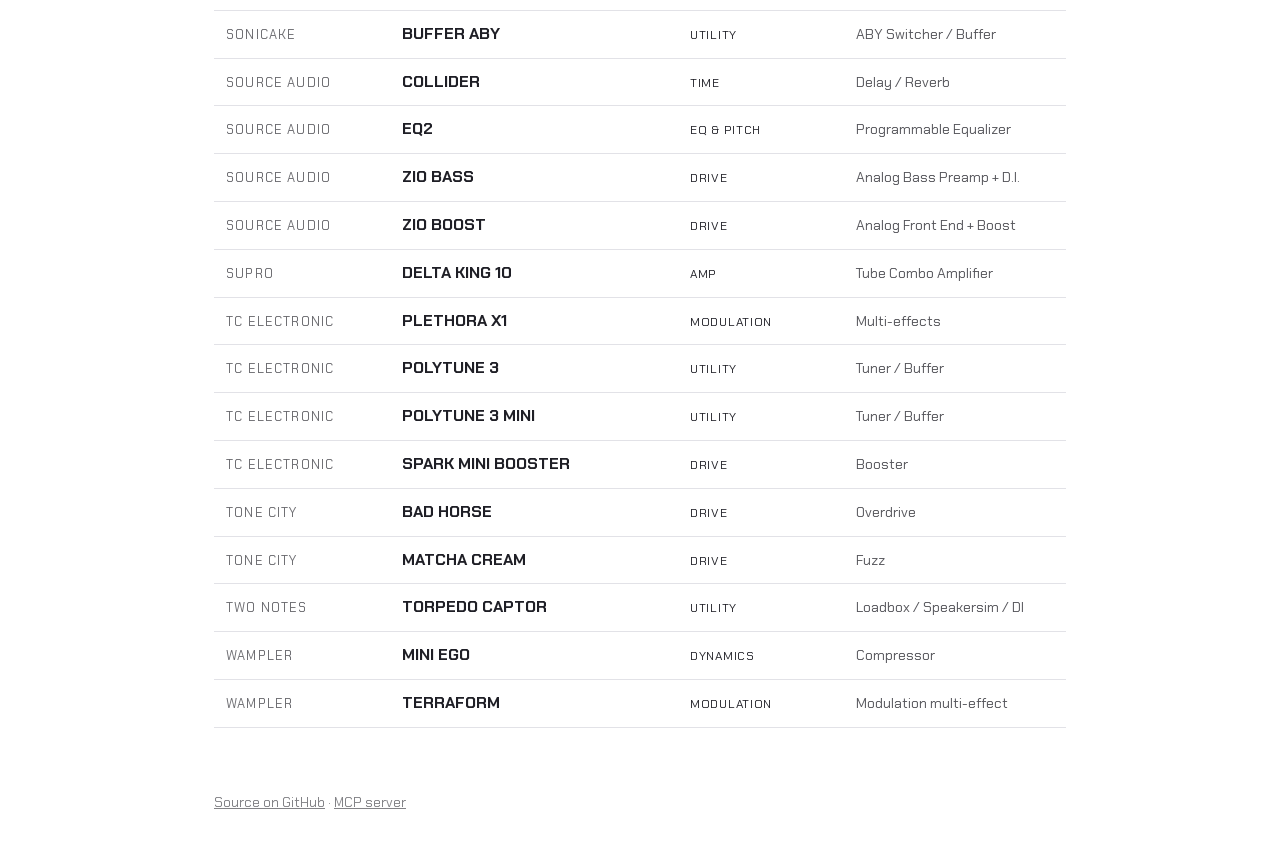
==== commit 845216e0: "add Supro Delta King 10; first amp, new Amp category, headings and callouts after the RC-5 page" ====
--- a/index.html
+++ b/index.html
@@ -549,6 +549,14 @@
             <span class="model">ZIO Boost</span>
             <span class="type">Drive</span>
             <span class="note">Analog Front End + Boost</span>
+          </a>
+        </li>
+        <li>
+          <a href="supro-delta-king-10/">
+            <span class="brand">Supro</span>
+            <span class="model">Delta King 10</span>
+            <span class="type">Amp</span>
+            <span class="note">Tube Combo Amplifier</span>
           </a>
         </li>
         <li>
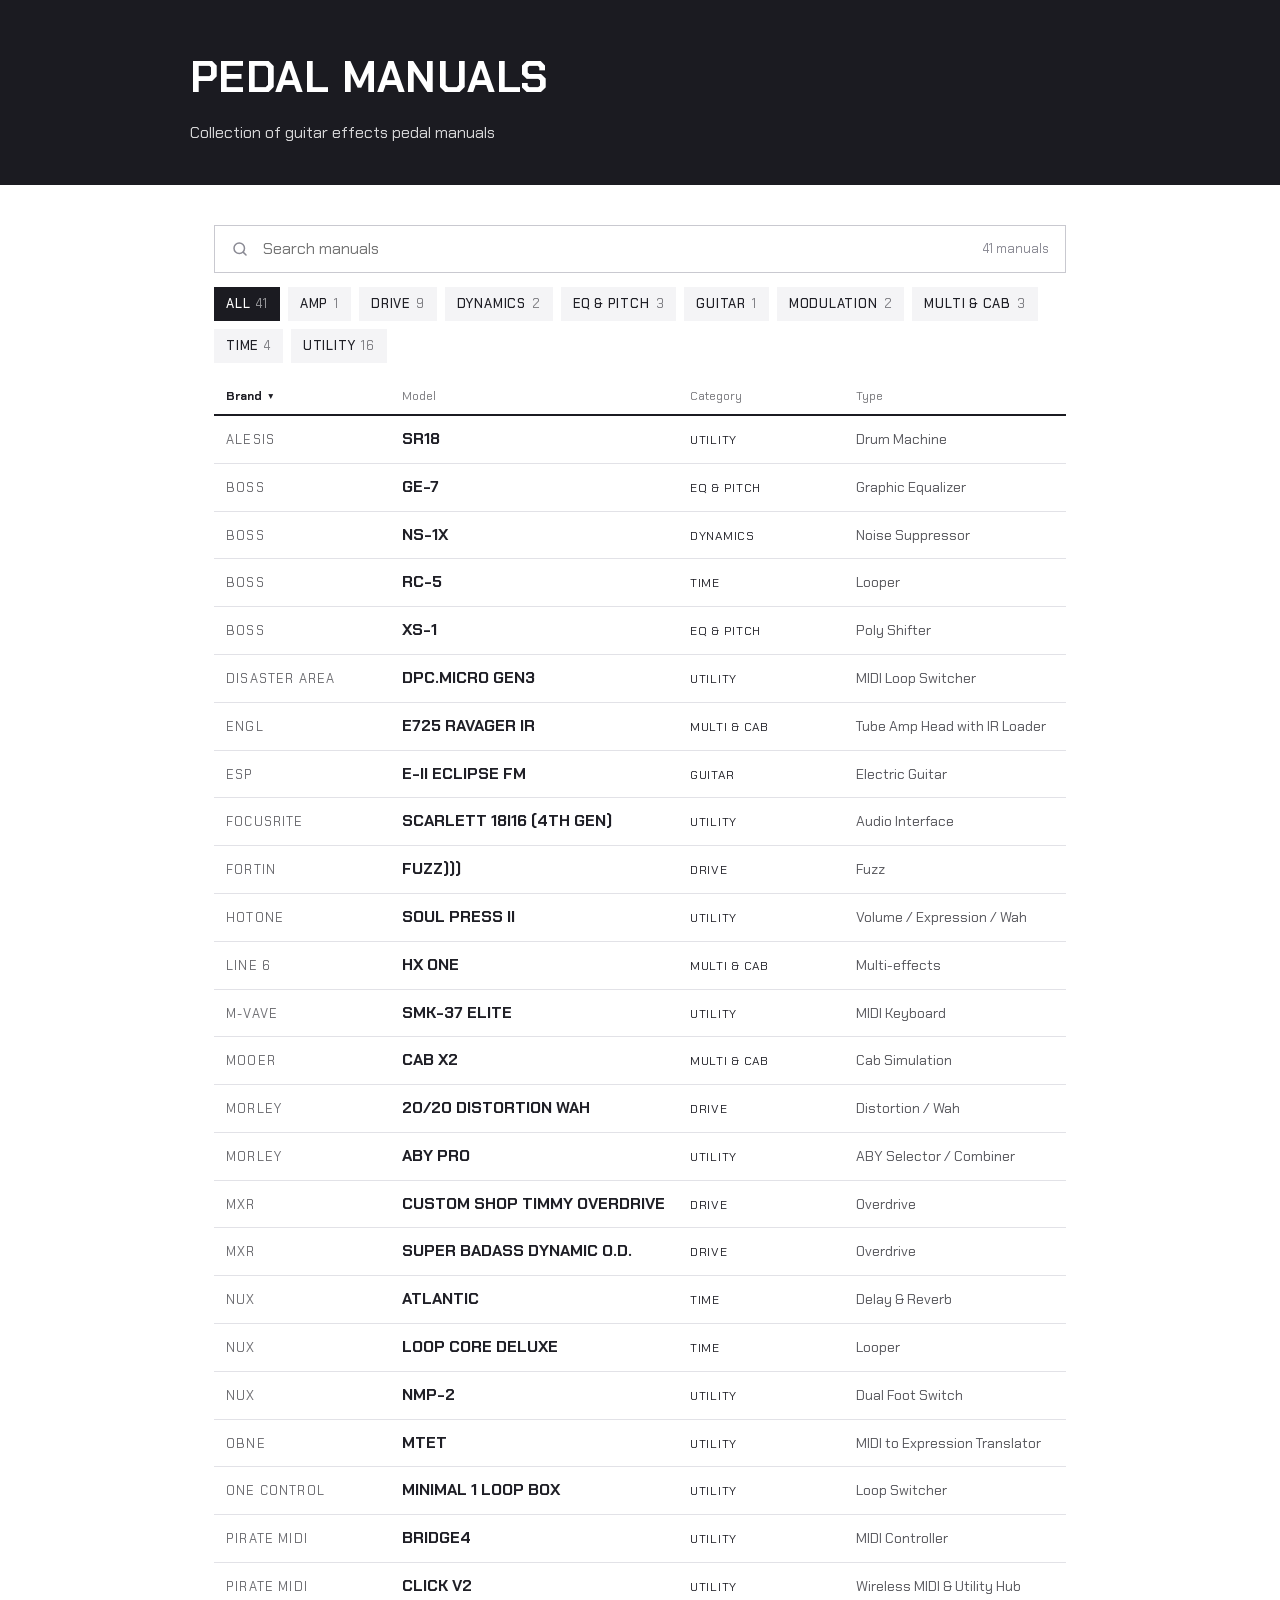
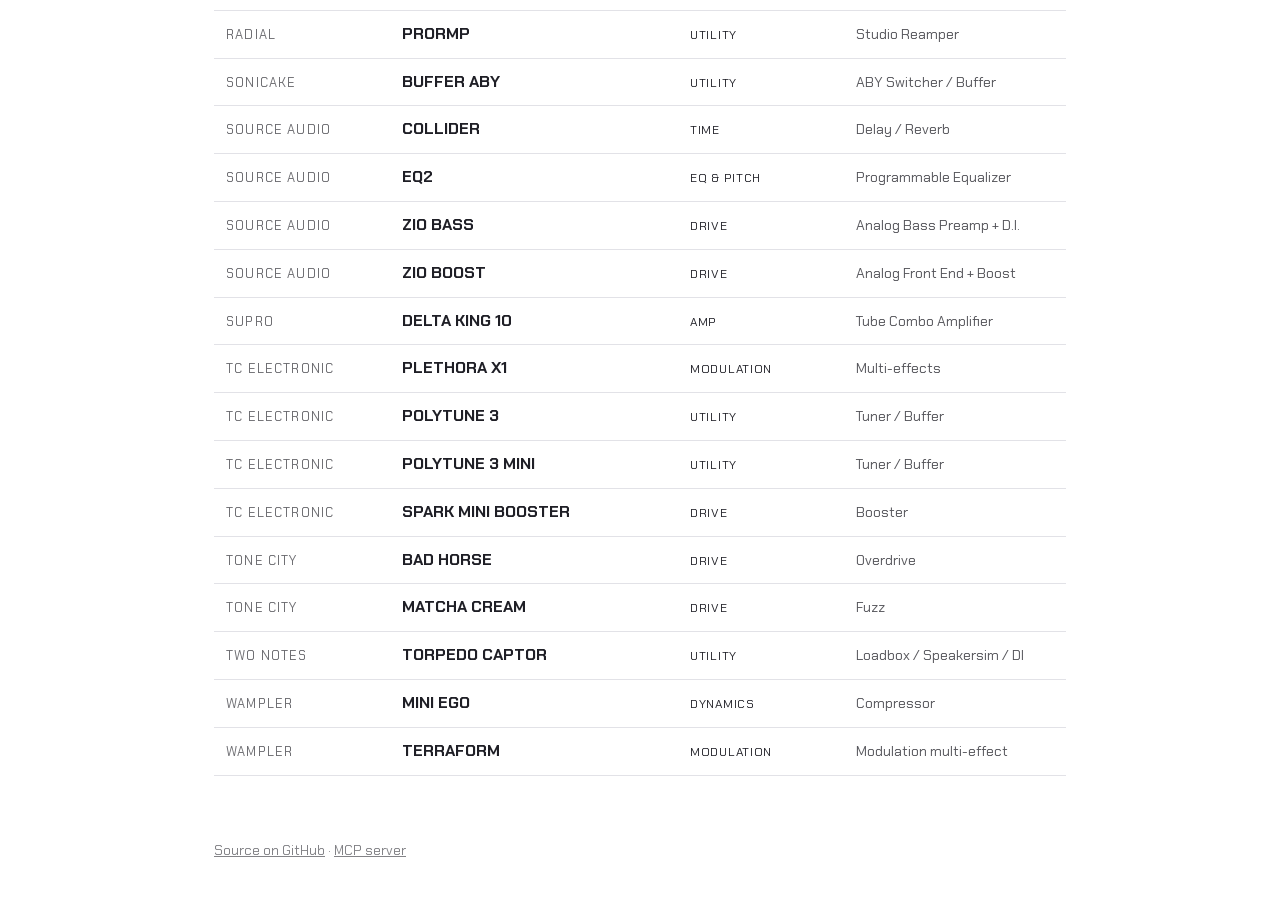
==== commit 39b5cfff: "add ESP E-II Eclipse FM; generic ESP owner's manual in a shared dir, first guitar, new Guitar catego" ====
--- a/index.html
+++ b/index.html
@@ -365,6 +365,14 @@
             <span class="model">E725 Ravager IR</span>
             <span class="type">Multi &amp; Cab</span>
             <span class="note">Tube Amp Head with IR Loader</span>
+          </a>
+        </li>
+        <li>
+          <a href="esp-owners-manual/">
+            <span class="brand">ESP</span>
+            <span class="model">E-II Eclipse FM</span>
+            <span class="type">Guitar</span>
+            <span class="note">Electric Guitar</span>
           </a>
         </li>
         <li>
